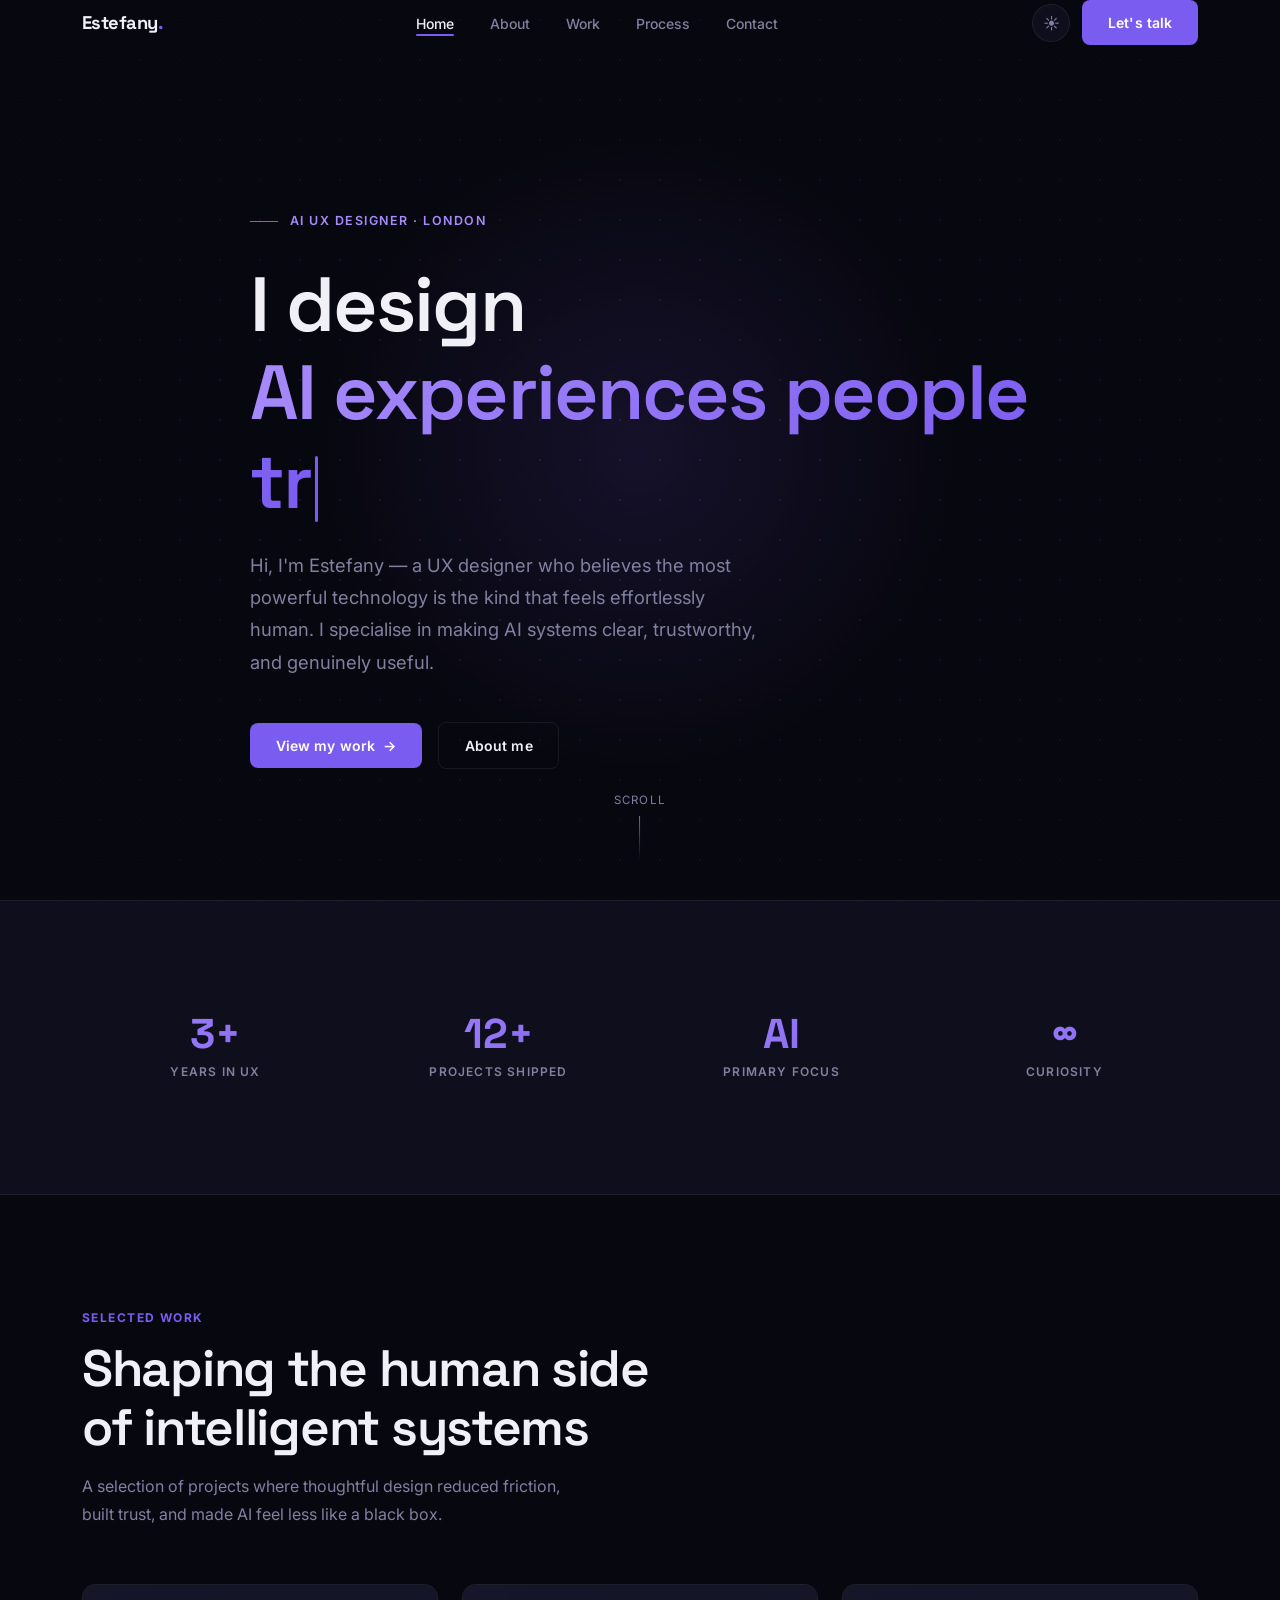
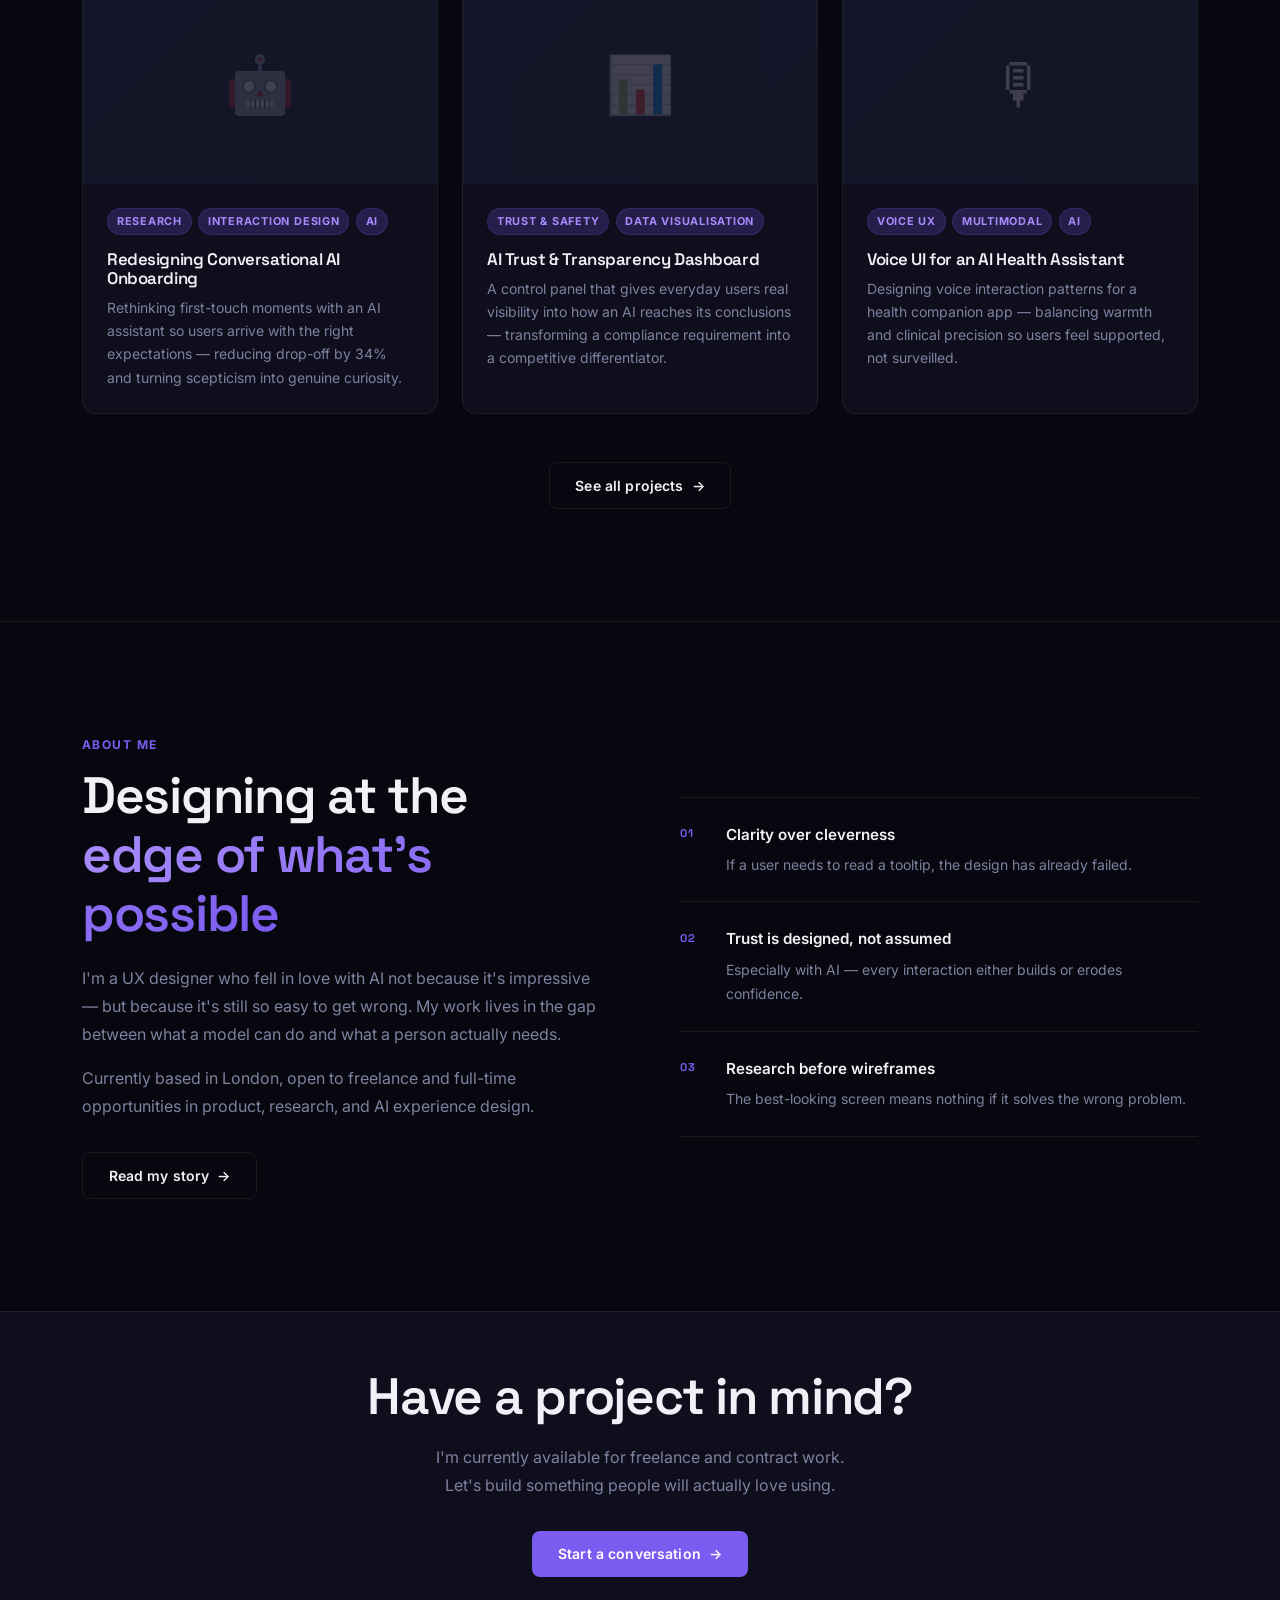
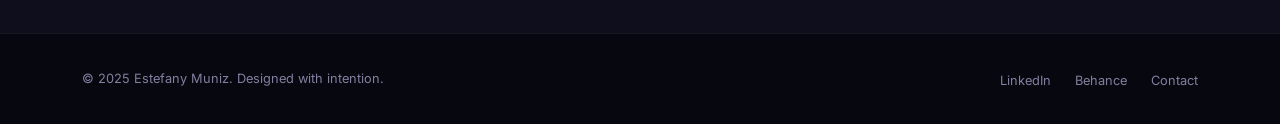
==== index.html @ d60efbd2 "Initial portfolio build — Estefany Muniz AI UX Designer" ====
<!DOCTYPE html>
<html lang="en" data-theme="dark">
<head>
  <meta charset="UTF-8" />
  <meta name="viewport" content="width=device-width, initial-scale=1.0" />
  <meta name="description" content="Estefany Muniz — UX Designer specialising in AI-powered experiences. Portfolio of human-centred design work." />

  <title>Estefany Muniz — AI UX Designer</title>

  <!-- Google Fonts: Space Grotesk (headings) + Inter (body) -->
  <link rel="preconnect" href="https://fonts.googleapis.com" />
  <link rel="preconnect" href="https://fonts.gstatic.com" crossorigin />
  <link href="https://fonts.googleapis.com/css2?family=Inter:wght@400;500;600&family=Space+Grotesk:wght@400;500;600;700&display=swap" rel="stylesheet" />

  <!-- Shared external stylesheet -->
  <link rel="stylesheet" href="css/styles.css" />
</head>
<body>

  <!-- =====================================================================
       NAVIGATION
  ====================================================================== -->
  <header>
    <nav class="nav" aria-label="Main navigation">
      <div class="wrap">
        <div class="nav__inner">

          <!-- Logo / home link -->
          <a href="index.html" class="nav__logo">Estefany<em>.</em></a>

          <!-- Desktop links -->
          <ul class="nav__links" role="list">
            <li><a href="index.html"   class="nav__link">Home</a></li>
            <li><a href="about.html"   class="nav__link">About</a></li>
            <li><a href="work.html"    class="nav__link">Work</a></li>
            <li><a href="process.html" class="nav__link">Process</a></li>
            <li><a href="contact.html" class="nav__link">Contact</a></li>
          </ul>

          <div class="nav__actions">
            <!-- Dark / light toggle — icon updated by JS -->
            <button class="btn-icon theme-toggle" aria-label="Switch to light mode">☀</button>
            <!-- CTA -->
            <a href="contact.html" class="btn btn--primary">Let's talk</a>
          </div>

          <!-- Hamburger — visible on mobile only -->
          <button class="nav__burger"
                  aria-label="Open navigation menu"
                  aria-expanded="false"
                  aria-controls="mobile-drawer">
            <span></span>
            <span></span>
            <span></span>
          </button>
        </div>
      </div>

      <!-- Mobile drawer -->
      <nav class="nav__drawer" id="mobile-drawer" aria-label="Mobile navigation">
        <a href="index.html"   class="nav__drawer-link">Home</a>
        <a href="about.html"   class="nav__drawer-link">About</a>
        <a href="work.html"    class="nav__drawer-link">Work</a>
        <a href="process.html" class="nav__drawer-link">Process</a>
        <a href="contact.html" class="nav__drawer-link">Contact</a>
      </nav>
    </nav>
  </header>

  <main>

    <!-- ===================================================================
         HERO
    ==================================================================== -->
    <section class="hero" aria-label="Introduction">
      <!-- CSS dot-grid background -->
      <div class="hero__grid" aria-hidden="true"></div>
      <!-- Ambient glow blob -->
      <div class="hero__orb" aria-hidden="true"></div>

      <div class="wrap">
        <div class="hero__content">
          <!-- Small label above the heading -->
          <p class="hero__eyebrow">AI UX Designer · London</p>

          <h1 class="hero__title">
            I design<br />
            <span class="grad" data-typing aria-live="polite">AI experiences people trust.</span><span class="hero__cursor" aria-hidden="true"></span>
          </h1>

          <p class="hero__desc">
            Hi, I'm Estefany — a UX designer who believes the most powerful technology
            is the kind that feels effortlessly human. I specialise in making
            AI systems clear, trustworthy, and genuinely useful.
          </p>

          <div class="hero__actions">
            <a href="work.html"    class="btn btn--primary">View my work <span class="arrow" aria-hidden="true">→</span></a>
            <a href="about.html"   class="btn btn--ghost">About me</a>
          </div>
        </div>
      </div>

      <!-- Scroll indicator -->
      <div class="hero__scroll" aria-hidden="true">Scroll</div>
    </section>

    <!-- ===================================================================
         STATS STRIP
    ==================================================================== -->
    <section class="stats section--sm" aria-label="Key facts">
      <div class="wrap">
        <div class="stats__grid">
          <div class="reveal">
            <p class="stat__num grad">3+</p>
            <p class="stat__label">Years in UX</p>
          </div>
          <div class="reveal reveal--d1">
            <p class="stat__num grad">12+</p>
            <p class="stat__label">Projects shipped</p>
          </div>
          <div class="reveal reveal--d2">
            <p class="stat__num grad">AI</p>
            <p class="stat__label">Primary focus</p>
          </div>
          <div class="reveal reveal--d3">
            <p class="stat__num grad">∞</p>
            <p class="stat__label">Curiosity</p>
          </div>
        </div>
      </div>
    </section>

    <!-- ===================================================================
         SELECTED WORK (preview — links to full work page)
    ==================================================================== -->
    <section class="section" aria-labelledby="work-heading">
      <div class="wrap">

        <div class="sh reveal">
          <p class="sh__label">Selected work</p>
          <h2 class="sh__title" id="work-heading">
            Shaping the human side<br />of intelligent systems
          </h2>
          <p class="sh__desc">
            A selection of projects where thoughtful design reduced friction,
            built trust, and made AI feel less like a black box.
          </p>
        </div>

        <!-- Work cards — data-modal triggers the JS lightbox -->
        <div class="work-grid">

          <article class="card reveal reveal--d1" data-modal aria-label="Open case study: Redesigning AI Onboarding">
            <div class="card__thumb">
              <!-- Placeholder shown until real images are added -->
              <div class="card__thumb-placeholder" aria-hidden="true">🤖</div>
            </div>
            <div class="card__body">
              <ul class="tag-list" aria-label="Tags">
                <li class="tag">Research</li>
                <li class="tag">Interaction Design</li>
                <li class="tag">AI</li>
              </ul>
              <h3 class="card__title">Redesigning Conversational AI Onboarding</h3>
              <p class="card__excerpt">
                Rethinking first-touch moments with an AI assistant so users arrive
                with the right expectations — reducing drop-off by 34% and turning
                scepticism into genuine curiosity.
              </p>
            </div>
          </article>

          <article class="card reveal reveal--d2" data-modal aria-label="Open case study: AI Trust Dashboard">
            <div class="card__thumb">
              <div class="card__thumb-placeholder" aria-hidden="true">📊</div>
            </div>
            <div class="card__body">
              <ul class="tag-list" aria-label="Tags">
                <li class="tag">Trust & Safety</li>
                <li class="tag">Data Visualisation</li>
              </ul>
              <h3 class="card__title">AI Trust &amp; Transparency Dashboard</h3>
              <p class="card__excerpt">
                A control panel that gives everyday users real visibility into how
                an AI reaches its conclusions — transforming a compliance requirement
                into a competitive differentiator.
              </p>
            </div>
          </article>

          <article class="card reveal reveal--d3" data-modal aria-label="Open case study: Voice UI Design">
            <div class="card__thumb">
              <div class="card__thumb-placeholder" aria-hidden="true">🎙</div>
            </div>
            <div class="card__body">
              <ul class="tag-list" aria-label="Tags">
                <li class="tag">Voice UX</li>
                <li class="tag">Multimodal</li>
                <li class="tag">AI</li>
              </ul>
              <h3 class="card__title">Voice UI for an AI Health Assistant</h3>
              <p class="card__excerpt">
                Designing voice interaction patterns for a health companion app —
                balancing warmth and clinical precision so users feel supported,
                not surveilled.
              </p>
            </div>
          </article>

        </div><!-- /work-grid -->

        <!-- Link to full portfolio -->
        <div style="text-align:center; margin-top:3rem;" class="reveal">
          <a href="work.html" class="btn btn--ghost">See all projects <span class="arrow" aria-hidden="true">→</span></a>
        </div>

      </div>
    </section>

    <!-- ===================================================================
         ABOUT TEASER
    ==================================================================== -->
    <section class="section" style="border-top:1px solid var(--c-border);" aria-labelledby="home-about-heading">
      <div class="wrap">
        <div style="display:grid; grid-template-columns:1fr 1fr; gap:5rem; align-items:center;">

          <!-- Left: text -->
          <div class="reveal">
            <p class="sh__label">About me</p>
            <h2 id="home-about-heading" style="margin-bottom:1.25rem;">
              Designing at the<br /><span class="grad">edge of what's possible</span>
            </h2>
            <p style="margin-bottom:1rem;">
              I'm a UX designer who fell in love with AI not because it's
              impressive — but because it's still so easy to get wrong.
              My work lives in the gap between what a model can do and
              what a person actually needs.
            </p>
            <p style="margin-bottom:2rem;">
              Currently based in London, open to freelance and full-time
              opportunities in product, research, and AI experience design.
            </p>
            <a href="about.html" class="btn btn--ghost">Read my story <span class="arrow" aria-hidden="true">→</span></a>
          </div>

          <!-- Right: values quick-list -->
          <div class="reveal reveal--d2">
            <ul role="list">
              <li class="value">
                <span class="value__num">01</span>
                <div>
                  <p class="value__title">Clarity over cleverness</p>
                  <p class="value__desc">If a user needs to read a tooltip, the design has already failed.</p>
                </div>
              </li>
              <li class="value">
                <span class="value__num">02</span>
                <div>
                  <p class="value__title">Trust is designed, not assumed</p>
                  <p class="value__desc">Especially with AI — every interaction either builds or erodes confidence.</p>
                </div>
              </li>
              <li class="value">
                <span class="value__num">03</span>
                <div>
                  <p class="value__title">Research before wireframes</p>
                  <p class="value__desc">The best-looking screen means nothing if it solves the wrong problem.</p>
                </div>
              </li>
            </ul>
          </div>

        </div>
      </div>
    </section>

    <!-- ===================================================================
         CTA BANNER
    ==================================================================== -->
    <section class="section--sm" style="background:var(--c-surface); border-top:1px solid var(--c-border);" aria-label="Call to action">
      <div class="wrap" style="text-align:center;">
        <div class="reveal">
          <h2 style="margin-bottom:1rem;">Have a project in mind?</h2>
          <p style="margin-bottom:2rem; max-width:440px; margin-inline:auto;">
            I'm currently available for freelance and contract work.
            Let's build something people will actually love using.
          </p>
          <a href="contact.html" class="btn btn--primary">Start a conversation <span class="arrow" aria-hidden="true">→</span></a>
        </div>
      </div>
    </section>

  </main>

  <!-- =====================================================================
       FOOTER
  ====================================================================== -->
  <footer class="footer" role="contentinfo">
    <div class="wrap">
      <div class="footer__inner">
        <p class="footer__copy">© 2025 Estefany Muniz. Designed with intention.</p>
        <ul class="footer__links" role="list">
          <li><a href="https://linkedin.com"  class="footer__link" target="_blank" rel="noopener noreferrer" aria-label="LinkedIn (opens in new tab)">LinkedIn</a></li>
          <li><a href="https://behance.net"   class="footer__link" target="_blank" rel="noopener noreferrer" aria-label="Behance (opens in new tab)">Behance</a></li>
          <li><a href="contact.html"          class="footer__link">Contact</a></li>
        </ul>
      </div>
    </div>
  </footer>

  <!-- External JS — loaded at end of body as best practice -->
  <script src="js/main.js"></script>

</body>
</html>
---- css/styles.css ----
/* ==========================================================================
   Portfolio – Estefany Muniz | AI UX Designer
   External stylesheet shared across all pages
   ========================================================================== */

/* --------------------------------------------------------------------------
   1. Custom Properties (Design Tokens)
   -------------------------------------------------------------------------- */
:root {
  /* Colours */
  --c-bg:           #07070f;
  --c-surface:      #0e0e1c;
  --c-surface-2:    #16162a;
  --c-accent:       #7b5cf0;
  --c-accent-light: #a78bfa;
  --c-accent-glow:  rgba(123, 92, 240, 0.22);
  --c-text:         #f0f0f6;
  --c-text-2:       #8080a0;
  --c-border:       rgba(255, 255, 255, 0.07);
  --c-border-hover: rgba(123, 92, 240, 0.45);

  /* Typography */
  --font-heading: 'Space Grotesk', sans-serif;
  --font-body:    'Inter', sans-serif;

  /* Layout */
  --nav-h:       72px;
  --max-w:       1180px;
  --max-w-sm:    720px;
  --r-sm:        8px;
  --r-md:        14px;
  --r-lg:        22px;

  /* Motion */
  --ease:        cubic-bezier(0.4, 0, 0.2, 1);
  --dur:         0.3s;
  --dur-slow:    0.65s;
}

/* Light theme overrides */
[data-theme="light"] {
  --c-bg:       #f5f5fb;
  --c-surface:  #ffffff;
  --c-surface-2:#ededf8;
  --c-text:     #0d0d1c;
  --c-text-2:   #555572;
  --c-border:   rgba(0, 0, 0, 0.07);
}

/* --------------------------------------------------------------------------
   2. Reset & Base
   -------------------------------------------------------------------------- */
*, *::before, *::after {
  box-sizing: border-box;
  margin: 0;
  padding: 0;
}

html {
  font-size: 16px;
  scroll-behavior: smooth;
}

body {
  background-color: var(--c-bg);
  color: var(--c-text);
  font-family: var(--font-body);
  line-height: 1.65;
  overflow-x: hidden;
  transition: background-color var(--dur) var(--ease),
              color var(--dur) var(--ease);
}

img {
  max-width: 100%;
  height: auto;
  display: block;
}

a {
  color: inherit;
  text-decoration: none;
}

ul, ol {
  list-style: none;
}

button {
  cursor: pointer;
  border: none;
  background: none;
  font-family: var(--font-body);
  color: inherit;
}

/* Focus ring — accessibility */
:focus-visible {
  outline: 2px solid var(--c-accent);
  outline-offset: 3px;
  border-radius: 4px;
}

/* --------------------------------------------------------------------------
   3. Typography Scale
   -------------------------------------------------------------------------- */
h1, h2, h3, h4 {
  font-family: var(--font-heading);
  font-weight: 600;
  line-height: 1.15;
  letter-spacing: -0.025em;
}

h1 { font-size: clamp(2.6rem, 6vw, 5rem); }
h2 { font-size: clamp(1.9rem, 4vw, 3.2rem); }
h3 { font-size: clamp(1.2rem, 2.5vw, 1.7rem); }
h4 { font-size: 1.05rem; }

p {
  color: var(--c-text-2);
  line-height: 1.75;
}

/* Gradient text utility */
.grad {
  background: linear-gradient(120deg, var(--c-accent-light) 0%, var(--c-accent) 100%);
  -webkit-background-clip: text;
  -webkit-text-fill-color: transparent;
  background-clip: text;
}

/* --------------------------------------------------------------------------
   4. Layout Utilities
   -------------------------------------------------------------------------- */
.wrap {
  max-width: var(--max-w);
  margin-inline: auto;
  padding-inline: 2rem;
}

.wrap--sm {
  max-width: var(--max-w-sm);
  margin-inline: auto;
  padding-inline: 2rem;
}

.section {
  padding-block: 7rem;
}

.section--sm {
  padding-block: 3.5rem;
}

/* --------------------------------------------------------------------------
   5. Navigation
   -------------------------------------------------------------------------- */
.nav {
  position: fixed;
  inset-block-start: 0;
  inset-inline: 0;
  height: var(--nav-h);
  z-index: 100;
  transition: background var(--dur) var(--ease),
              border-color var(--dur) var(--ease),
              backdrop-filter var(--dur) var(--ease);
  border-bottom: 1px solid transparent;
}

/* Scrolled state — frosted glass */
.nav--solid {
  background: rgba(7, 7, 15, 0.82);
  backdrop-filter: blur(18px);
  -webkit-backdrop-filter: blur(18px);
  border-bottom-color: var(--c-border);
}

[data-theme="light"] .nav--solid {
  background: rgba(245, 245, 251, 0.82);
}

.nav__inner {
  display: flex;
  align-items: center;
  justify-content: space-between;
  height: 100%;
}

/* Logo */
.nav__logo {
  font-family: var(--font-heading);
  font-size: 1.15rem;
  font-weight: 700;
  letter-spacing: -0.03em;
  color: var(--c-text);
  transition: opacity var(--dur);
}

.nav__logo:hover { opacity: 0.75; }

.nav__logo em {
  font-style: normal;
  color: var(--c-accent);
}

/* Desktop links */
.nav__links {
  display: flex;
  align-items: center;
  gap: 2.25rem;
}

.nav__link {
  font-size: 0.875rem;
  font-weight: 500;
  color: var(--c-text-2);
  position: relative;
  padding-block: 0.25rem;
  transition: color var(--dur) var(--ease);
}

.nav__link::after {
  content: '';
  position: absolute;
  inset-block-end: 0;
  inset-inline-start: 0;
  width: 0;
  height: 1.5px;
  background: var(--c-accent);
  transition: width var(--dur) var(--ease);
  border-radius: 2px;
}

.nav__link:hover,
.nav__link[aria-current="page"] {
  color: var(--c-text);
}

.nav__link:hover::after,
.nav__link[aria-current="page"]::after {
  width: 100%;
}

/* Right-side actions */
.nav__actions {
  display: flex;
  align-items: center;
  gap: 0.75rem;
}

.btn-icon {
  width: 38px;
  height: 38px;
  border-radius: 50%;
  display: flex;
  align-items: center;
  justify-content: center;
  border: 1px solid var(--c-border);
  background: var(--c-surface);
  color: var(--c-text-2);
  font-size: 1rem;
  transition: all var(--dur) var(--ease);
}

.btn-icon:hover {
  border-color: var(--c-accent);
  color: var(--c-accent);
}

/* Hamburger */
.nav__burger {
  display: none;
  flex-direction: column;
  justify-content: center;
  gap: 5px;
  width: 38px;
  height: 38px;
  padding: 6px;
  border-radius: var(--r-sm);
  border: 1px solid var(--c-border);
  background: var(--c-surface);
  transition: border-color var(--dur);
}

.nav__burger span {
  display: block;
  height: 1.5px;
  background: var(--c-text);
  border-radius: 2px;
  transition: transform var(--dur) var(--ease),
              opacity var(--dur) var(--ease);
  transform-origin: center;
}

.nav__burger[aria-expanded="true"] span:nth-child(1) { transform: translateY(6.5px) rotate(45deg); }
.nav__burger[aria-expanded="true"] span:nth-child(2) { opacity: 0; transform: scaleX(0); }
.nav__burger[aria-expanded="true"] span:nth-child(3) { transform: translateY(-6.5px) rotate(-45deg); }

/* Mobile dropdown */
.nav__drawer {
  display: none;
  position: fixed;
  inset-block-start: var(--nav-h);
  inset-inline: 0;
  background: var(--c-surface);
  border-bottom: 1px solid var(--c-border);
  padding: 1.75rem 2rem;
  flex-direction: column;
  gap: 1.5rem;
  z-index: 99;
}

.nav__drawer.is-open { display: flex; }

.nav__drawer-link {
  font-size: 1.05rem;
  font-weight: 500;
  color: var(--c-text-2);
  transition: color var(--dur);
}

.nav__drawer-link:hover { color: var(--c-text); }

/* --------------------------------------------------------------------------
   6. Buttons
   -------------------------------------------------------------------------- */
.btn {
  display: inline-flex;
  align-items: center;
  gap: 0.5rem;
  padding: 0.7rem 1.6rem;
  border-radius: var(--r-sm);
  font-size: 0.875rem;
  font-weight: 600;
  letter-spacing: 0.01em;
  transition: all var(--dur) var(--ease);
  white-space: nowrap;
}

.btn--primary {
  background: var(--c-accent);
  color: #fff;
}

.btn--primary:hover {
  background: var(--c-accent-light);
  transform: translateY(-2px);
  box-shadow: 0 8px 28px var(--c-accent-glow);
}

.btn--ghost {
  background: transparent;
  color: var(--c-text);
  border: 1px solid var(--c-border);
}

.btn--ghost:hover {
  border-color: var(--c-accent);
  color: var(--c-accent-light);
  transform: translateY(-2px);
}

/* Arrow that moves on hover */
.btn .arrow {
  display: inline-block;
  transition: transform var(--dur) var(--ease);
}

.btn:hover .arrow { transform: translateX(4px); }

/* --------------------------------------------------------------------------
   7. Hero
   -------------------------------------------------------------------------- */
.hero {
  min-height: 100svh;
  display: flex;
  flex-direction: column;
  justify-content: center;
  padding-block-start: var(--nav-h);
  position: relative;
  overflow: hidden;
}

/* CSS dot-grid backdrop */
.hero__grid {
  position: absolute;
  inset: 0;
  background-image: radial-gradient(circle, rgba(123,92,240,0.18) 1px, transparent 1px);
  background-size: 40px 40px;
  mask-image: radial-gradient(ellipse 80% 70% at 50% 50%, black, transparent);
  -webkit-mask-image: radial-gradient(ellipse 80% 70% at 50% 50%, black, transparent);
  pointer-events: none;
}

/* Purple glow orb */
.hero__orb {
  position: absolute;
  width: 700px;
  height: 700px;
  background: radial-gradient(circle, rgba(123,92,240,0.12) 0%, transparent 65%);
  top: 50%;
  left: 50%;
  transform: translate(-50%, -50%);
  pointer-events: none;
  border-radius: 50%;
  animation: orb-drift 8s ease-in-out infinite alternate;
}

@keyframes orb-drift {
  from { transform: translate(-55%, -55%) scale(1); }
  to   { transform: translate(-45%, -45%) scale(1.08); }
}

.hero__content {
  position: relative;
  z-index: 1;
  max-width: 780px;
}

.hero__eyebrow {
  display: inline-flex;
  align-items: center;
  gap: 0.75rem;
  font-size: 0.78rem;
  font-weight: 600;
  letter-spacing: 0.12em;
  text-transform: uppercase;
  color: var(--c-accent-light);
  margin-bottom: 1.75rem;
}

.hero__eyebrow::before {
  content: '';
  display: block;
  width: 28px;
  height: 1px;
  background: var(--c-accent);
  flex-shrink: 0;
}

.hero__title {
  margin-bottom: 1.5rem;
}

/* Cursor blinking after typing text */
.hero__cursor {
  display: inline-block;
  width: 3px;
  height: 0.85em;
  background: var(--c-accent);
  margin-inline-start: 4px;
  vertical-align: middle;
  border-radius: 2px;
  animation: blink 1s step-end infinite;
}

@keyframes blink {
  0%, 100% { opacity: 1; }
  50%       { opacity: 0; }
}

.hero__desc {
  font-size: clamp(1rem, 1.8vw, 1.15rem);
  max-width: 520px;
  margin-bottom: 2.75rem;
}

.hero__actions {
  display: flex;
  align-items: center;
  gap: 1rem;
  flex-wrap: wrap;
}

/* Scroll cue */
.hero__scroll {
  position: absolute;
  inset-block-end: 2.5rem;
  inset-inline-start: 50%;
  transform: translateX(-50%);
  display: flex;
  flex-direction: column;
  align-items: center;
  gap: 0.4rem;
  color: var(--c-text-2);
  font-size: 0.72rem;
  letter-spacing: 0.1em;
  text-transform: uppercase;
  animation: scroll-hint 2.2s ease-in-out infinite;
}

.hero__scroll::after {
  content: '';
  display: block;
  width: 1px;
  height: 44px;
  background: linear-gradient(to bottom, var(--c-accent), transparent);
}

@keyframes scroll-hint {
  0%, 100% { opacity: 0.5; transform: translateX(-50%) translateY(0); }
  50%       { opacity: 1;   transform: translateX(-50%) translateY(6px); }
}

/* --------------------------------------------------------------------------
   8. Stats Strip
   -------------------------------------------------------------------------- */
.stats {
  background: var(--c-surface);
  border-block: 1px solid var(--c-border);
}

.stats__grid {
  display: grid;
  grid-template-columns: repeat(4, 1fr);
  padding-block: 3.5rem;
  text-align: center;
  gap: 1rem;
}

.stat__num {
  font-family: var(--font-heading);
  font-size: 2.6rem;
  font-weight: 700;
  line-height: 1;
  margin-bottom: 0.4rem;
}

.stat__label {
  font-size: 0.75rem;
  font-weight: 600;
  letter-spacing: 0.1em;
  text-transform: uppercase;
  color: var(--c-text-2);
}

/* --------------------------------------------------------------------------
   9. Section Labels / Headers
   -------------------------------------------------------------------------- */
.sh {
  margin-bottom: 3.5rem;
}

.sh--center { text-align: center; }

.sh__label {
  font-size: 0.75rem;
  font-weight: 700;
  letter-spacing: 0.12em;
  text-transform: uppercase;
  color: var(--c-accent);
  margin-bottom: 0.75rem;
}

.sh__title { margin-bottom: 0.9rem; }

.sh__desc {
  max-width: 500px;
  font-size: 1rem;
}

.sh--center .sh__desc { margin-inline: auto; }

/* --------------------------------------------------------------------------
   10. Work Cards
   -------------------------------------------------------------------------- */
.work-grid {
  display: grid;
  grid-template-columns: repeat(auto-fill, minmax(320px, 1fr));
  gap: 1.5rem;
}

.card {
  background: var(--c-surface);
  border: 1px solid var(--c-border);
  border-radius: var(--r-md);
  overflow: hidden;
  transition: border-color var(--dur) var(--ease),
              transform var(--dur) var(--ease),
              box-shadow var(--dur) var(--ease);
  cursor: pointer;
}

.card:hover {
  border-color: var(--c-border-hover);
  transform: translateY(-5px);
  box-shadow: 0 24px 48px rgba(0, 0, 0, 0.45);
}

.card__thumb {
  aspect-ratio: 16 / 9;
  background: var(--c-surface-2);
  position: relative;
  overflow: hidden;
}

.card__thumb img {
  width: 100%;
  height: 100%;
  object-fit: cover;
  transition: transform var(--dur-slow) var(--ease);
}

.card:hover .card__thumb img { transform: scale(1.06); }

/* Placeholder when image absent */
.card__thumb-placeholder {
  position: absolute;
  inset: 0;
  display: flex;
  align-items: center;
  justify-content: center;
  font-size: 3.5rem;
  opacity: 0.18;
  background: linear-gradient(135deg, var(--c-surface-2), var(--c-surface));
}

/* Overlay on hover */
.card__thumb::after {
  content: 'View case study →';
  position: absolute;
  inset: 0;
  background: rgba(123, 92, 240, 0.75);
  display: flex;
  align-items: center;
  justify-content: center;
  color: #fff;
  font-size: 0.85rem;
  font-weight: 600;
  letter-spacing: 0.06em;
  text-transform: uppercase;
  opacity: 0;
  transition: opacity var(--dur) var(--ease);
}

.card:hover .card__thumb::after { opacity: 1; }

.card__body { padding: 1.5rem; }

.tag-list {
  display: flex;
  flex-wrap: wrap;
  gap: 0.4rem;
  margin-bottom: 0.9rem;
}

.tag {
  font-size: 0.68rem;
  font-weight: 700;
  letter-spacing: 0.07em;
  text-transform: uppercase;
  padding: 0.22rem 0.55rem;
  border-radius: 100px;
  background: var(--c-accent-glow);
  color: var(--c-accent-light);
  border: 1px solid rgba(123, 92, 240, 0.18);
}

.card__title {
  margin-bottom: 0.5rem;
  font-size: 1.05rem;
  color: var(--c-text);
  transition: color var(--dur);
}

.card:hover .card__title { color: var(--c-accent-light); }

.card__excerpt {
  font-size: 0.875rem;
  line-height: 1.65;
}

/* --------------------------------------------------------------------------
   11. About Layout
   -------------------------------------------------------------------------- */
.about-grid {
  display: grid;
  grid-template-columns: 1fr 1.5fr;
  gap: 5rem;
  align-items: start;
}

.about-photo {
  position: sticky;
  top: calc(var(--nav-h) + 2rem);
}

.about-photo__frame {
  aspect-ratio: 3 / 4;
  border-radius: var(--r-lg);
  overflow: hidden;
  border: 1px solid var(--c-border);
  background: var(--c-surface-2);
  position: relative;
}

.about-photo__frame img {
  width: 100%;
  height: 100%;
  object-fit: cover;
}

.about-photo__placeholder {
  width: 100%;
  height: 100%;
  display: flex;
  align-items: center;
  justify-content: center;
  font-size: 6rem;
  opacity: 0.12;
}

/* Corner accent lines */
.about-photo__frame::before,
.about-photo__frame::after {
  content: '';
  position: absolute;
  border-color: var(--c-accent);
  border-style: solid;
  opacity: 0.4;
  z-index: 1;
}

.about-photo__frame::before {
  inset-block-start: -8px;
  inset-inline-start: -8px;
  width: 40px;
  height: 40px;
  border-width: 2px 0 0 2px;
  border-radius: 4px 0 0 0;
}

.about-photo__frame::after {
  inset-block-end: -8px;
  inset-inline-end: -8px;
  width: 40px;
  height: 40px;
  border-width: 0 2px 2px 0;
  border-radius: 0 0 4px 0;
}

.about-text p + p { margin-top: 1.5rem; }

.about-lead {
  font-size: 1.15rem;
  color: var(--c-text) !important;
  font-weight: 400;
}

/* Skills pill grid */
.skills {
  display: flex;
  flex-wrap: wrap;
  gap: 0.6rem;
  margin-top: 2rem;
}

.skill {
  display: inline-flex;
  align-items: center;
  gap: 0.45rem;
  background: var(--c-surface);
  border: 1px solid var(--c-border);
  border-radius: 100px;
  padding: 0.35rem 0.9rem;
  font-size: 0.82rem;
  font-weight: 500;
  color: var(--c-text-2);
  transition: all var(--dur) var(--ease);
}

.skill:hover {
  border-color: var(--c-accent);
  color: var(--c-text);
}

/* Values */
.values { margin-top: 3rem; }

.value {
  display: flex;
  gap: 1.25rem;
  padding-block: 1.5rem;
  border-bottom: 1px solid var(--c-border);
}

.value:first-child { border-top: 1px solid var(--c-border); }

.value__num {
  font-family: var(--font-heading);
  font-size: 0.7rem;
  font-weight: 700;
  color: var(--c-accent);
  letter-spacing: 0.1em;
  padding-top: 0.15rem;
  min-width: 26px;
}

.value__title {
  font-weight: 600;
  font-size: 0.95rem;
  color: var(--c-text);
  margin-bottom: 0.3rem;
}

.value__desc { font-size: 0.875rem; }

/* --------------------------------------------------------------------------
   12. Process Timeline
   -------------------------------------------------------------------------- */
.process-list {
  position: relative;
  padding-inline-start: 2.5rem;
}

/* Vertical track */
.process-list::before {
  content: '';
  position: absolute;
  inset-block: 0;
  inset-inline-start: 15px;
  width: 1px;
  background: linear-gradient(to bottom,
    var(--c-accent) 0%,
    var(--c-accent) 80%,
    transparent 100%);
  opacity: 0.35;
}

.process-item {
  position: relative;
  padding-block: 2.25rem;
}

.process-item:not(:last-child) {
  border-bottom: 1px solid var(--c-border);
}

/* Dot on the track */
.process-item::before {
  content: '';
  position: absolute;
  inset-block-start: calc(2.25rem + 6px);
  inset-inline-start: -2.5rem;
  width: 10px;
  height: 10px;
  border-radius: 50%;
  background: var(--c-bg);
  border: 2px solid var(--c-accent);
  box-shadow: 0 0 8px var(--c-accent-glow);
}

.process-item__num {
  font-size: 0.72rem;
  font-weight: 700;
  letter-spacing: 0.1em;
  text-transform: uppercase;
  color: var(--c-accent);
  margin-bottom: 0.5rem;
}

.process-item__title {
  font-size: 1.2rem;
  font-family: var(--font-heading);
  font-weight: 600;
  color: var(--c-text);
  margin-bottom: 0.6rem;
}

.process-item__desc { font-size: 0.9rem; max-width: 560px; }

/* Tools grid */
.tools-grid {
  display: grid;
  grid-template-columns: repeat(auto-fill, minmax(140px, 1fr));
  gap: 1rem;
}

.tool {
  background: var(--c-surface);
  border: 1px solid var(--c-border);
  border-radius: var(--r-md);
  padding: 1.5rem 1rem;
  display: flex;
  flex-direction: column;
  align-items: center;
  gap: 0.6rem;
  text-align: center;
  transition: all var(--dur) var(--ease);
}

.tool:hover {
  border-color: var(--c-accent);
  transform: translateY(-3px);
}

.tool__icon { font-size: 2rem; }

.tool__name {
  font-size: 0.75rem;
  font-weight: 700;
  letter-spacing: 0.07em;
  text-transform: uppercase;
  color: var(--c-text);
}

/* --------------------------------------------------------------------------
   13. Contact
   -------------------------------------------------------------------------- */
.contact-grid {
  display: grid;
  grid-template-columns: 1fr 1.4fr;
  gap: 5rem;
  align-items: start;
}

.contact-info {
  position: sticky;
  top: calc(var(--nav-h) + 2rem);
}

.contact-info__title { margin-bottom: 1rem; }

.contact-info__desc { margin-bottom: 2rem; }

.contact-details {
  display: flex;
  flex-direction: column;
  gap: 0.85rem;
}

.contact-row {
  display: flex;
  align-items: center;
  gap: 0.85rem;
  font-size: 0.875rem;
  color: var(--c-text-2);
  transition: color var(--dur);
}

.contact-row:hover { color: var(--c-text); }

.contact-row__icon {
  width: 36px;
  height: 36px;
  flex-shrink: 0;
  border-radius: var(--r-sm);
  background: var(--c-surface);
  border: 1px solid var(--c-border);
  display: flex;
  align-items: center;
  justify-content: center;
  font-size: 1rem;
}

/* Available badge */
.badge-available {
  display: inline-flex;
  align-items: center;
  gap: 0.5rem;
  margin-top: 1.75rem;
  padding: 0.4rem 0.85rem;
  border-radius: 100px;
  background: rgba(34, 197, 94, 0.1);
  border: 1px solid rgba(34, 197, 94, 0.3);
  color: #4ade80;
  font-size: 0.78rem;
  font-weight: 600;
}

.badge-available__dot {
  width: 6px;
  height: 6px;
  border-radius: 50%;
  background: #4ade80;
  animation: pulse 2s ease-in-out infinite;
}

/* Form */
.contact-form {
  background: var(--c-surface);
  border: 1px solid var(--c-border);
  border-radius: var(--r-lg);
  padding: 2.5rem;
}

.form-row {
  display: grid;
  grid-template-columns: 1fr 1fr;
  gap: 1rem;
}

.form-group { margin-bottom: 1.25rem; }

.form-label {
  display: block;
  font-size: 0.8rem;
  font-weight: 600;
  color: var(--c-text);
  margin-bottom: 0.45rem;
  letter-spacing: 0.02em;
}

.form-input,
.form-textarea,
.form-select {
  width: 100%;
  background: var(--c-bg);
  border: 1px solid var(--c-border);
  border-radius: var(--r-sm);
  padding: 0.7rem 1rem;
  font-size: 0.875rem;
  font-family: var(--font-body);
  color: var(--c-text);
  outline: none;
  transition: border-color var(--dur), box-shadow var(--dur);
}

.form-input::placeholder,
.form-textarea::placeholder { color: var(--c-text-2); opacity: 0.6; }

.form-input:focus,
.form-textarea:focus,
.form-select:focus {
  border-color: var(--c-accent);
  box-shadow: 0 0 0 3px var(--c-accent-glow);
}

.form-textarea { min-height: 130px; resize: vertical; }

/* Validation states */
.form-input.err,
.form-textarea.err { border-color: #f87171; }

.form-err {
  font-size: 0.78rem;
  color: #f87171;
  margin-top: 0.3rem;
  display: none;
}

.form-err.show { display: block; }

/* Success message */
.form-success {
  display: none;
  text-align: center;
  padding: 2.5rem 1rem;
  color: #4ade80;
}

.form-success__icon { font-size: 3rem; margin-bottom: 1rem; }
.form-success__title {
  font-family: var(--font-heading);
  font-size: 1.4rem;
  color: var(--c-text);
  margin-bottom: 0.5rem;
}

.form-success.show { display: block; }

/* --------------------------------------------------------------------------
   14. Page Hero (inner pages)
   -------------------------------------------------------------------------- */
.page-hero {
  padding-block-start: calc(var(--nav-h) + 5rem);
  padding-block-end: 4.5rem;
  border-bottom: 1px solid var(--c-border);
}

.page-hero__label {
  font-size: 0.75rem;
  font-weight: 700;
  letter-spacing: 0.12em;
  text-transform: uppercase;
  color: var(--c-accent);
  margin-bottom: 1rem;
}

.page-hero__title {
  margin-bottom: 1rem;
  max-width: 680px;
}

.page-hero__desc {
  font-size: 1.05rem;
  max-width: 520px;
}

/* --------------------------------------------------------------------------
   15. Footer
   -------------------------------------------------------------------------- */
.footer {
  border-top: 1px solid var(--c-border);
  padding-block: 2rem;
}

.footer__inner {
  display: flex;
  align-items: center;
  justify-content: space-between;
  flex-wrap: wrap;
  gap: 1rem;
}

.footer__copy {
  font-size: 0.8rem;
  color: var(--c-text-2);
}

.footer__links {
  display: flex;
  gap: 1.5rem;
}

.footer__link {
  font-size: 0.8rem;
  color: var(--c-text-2);
  transition: color var(--dur);
}

.footer__link:hover { color: var(--c-accent-light); }

/* --------------------------------------------------------------------------
   16. Scroll Reveal Animations
   -------------------------------------------------------------------------- */
.reveal {
  opacity: 0;
  transform: translateY(24px);
  transition: opacity var(--dur-slow) var(--ease),
              transform var(--dur-slow) var(--ease);
}

.reveal.in { opacity: 1; transform: none; }

/* Stagger helpers */
.reveal--d1 { transition-delay: 0.08s; }
.reveal--d2 { transition-delay: 0.16s; }
.reveal--d3 { transition-delay: 0.24s; }
.reveal--d4 { transition-delay: 0.32s; }

/* --------------------------------------------------------------------------
   17. Keyframes
   -------------------------------------------------------------------------- */
@keyframes fade-up {
  from { opacity: 0; transform: translateY(30px); }
  to   { opacity: 1; transform: none; }
}

@keyframes pulse {
  0%, 100% { opacity: 1; }
  50%       { opacity: 0.35; }
}

/* Hero content entrance */
.hero__content > * {
  animation: fade-up 0.7s var(--ease) both;
}
.hero__content > *:nth-child(1) { animation-delay: 0.1s; }
.hero__content > *:nth-child(2) { animation-delay: 0.2s; }
.hero__content > *:nth-child(3) { animation-delay: 0.3s; }
.hero__content > *:nth-child(4) { animation-delay: 0.4s; }

/* --------------------------------------------------------------------------
   18. Modal
   -------------------------------------------------------------------------- */
.modal {
  display: none;
  position: fixed;
  inset: 0;
  z-index: 200;
  align-items: center;
  justify-content: center;
  padding: 2rem;
}

.modal.open { display: flex; }

.modal__overlay {
  position: absolute;
  inset: 0;
  background: rgba(0, 0, 0, 0.75);
  backdrop-filter: blur(10px);
  -webkit-backdrop-filter: blur(10px);
}

.modal__box {
  position: relative;
  z-index: 1;
  background: var(--c-surface);
  border: 1px solid var(--c-border);
  border-radius: var(--r-lg);
  max-width: 620px;
  width: 100%;
  max-height: 82vh;
  overflow-y: auto;
  padding: 2.5rem;
  animation: fade-up 0.3s var(--ease) both;
}

.modal__close {
  position: absolute;
  top: 1.25rem;
  right: 1.25rem;
  width: 34px;
  height: 34px;
  border-radius: 50%;
  background: var(--c-surface-2);
  border: 1px solid var(--c-border);
  display: flex;
  align-items: center;
  justify-content: center;
  font-size: 1.1rem;
  transition: all var(--dur);
  color: var(--c-text-2);
}

.modal__close:hover {
  border-color: var(--c-accent);
  color: var(--c-accent);
}

.modal__tag-list { margin-bottom: 1rem; }

.modal__title {
  font-size: 1.5rem;
  margin-bottom: 1rem;
  color: var(--c-text);
}

.modal__body { font-size: 0.9rem; line-height: 1.75; }

.modal__body p + p { margin-top: 1rem; }

.modal__soon {
  margin-top: 1.5rem;
  padding: 1rem;
  background: var(--c-surface-2);
  border-radius: var(--r-sm);
  border: 1px solid var(--c-border);
  font-size: 0.8rem;
  color: var(--c-accent-light);
  text-align: center;
}

/* --------------------------------------------------------------------------
   19. Responsive — Media Queries
   -------------------------------------------------------------------------- */

/* Large tablet */
@media (max-width: 1024px) {
  .about-grid,
  .contact-grid {
    grid-template-columns: 1fr;
    gap: 3rem;
  }

  .about-photo {
    position: static;
    max-width: 300px;
    margin: 0 auto;
  }

  .contact-info { position: static; }

  .stats__grid { grid-template-columns: repeat(2, 1fr); }
}

/* Tablet / mobile boundary */
@media (max-width: 768px) {
  .nav__links,
  .nav__actions { display: none; }

  .nav__burger { display: flex; }

  .hero__scroll { display: none; }

  .work-grid { grid-template-columns: 1fr; }

  .tools-grid { grid-template-columns: repeat(2, 1fr); }

  .footer__inner {
    flex-direction: column;
    align-items: center;
    text-align: center;
  }

  .form-row { grid-template-columns: 1fr; }

  .contact-form { padding: 1.5rem; }
}

/* Mobile */
@media (max-width: 480px) {
  .wrap, .wrap--sm { padding-inline: 1.25rem; }

  .hero__actions { flex-direction: column; align-items: flex-start; }

  .stats__grid { grid-template-columns: 1fr 1fr; }

  .process-list { padding-inline-start: 1.5rem; }

  .modal__box { padding: 1.5rem; }
}
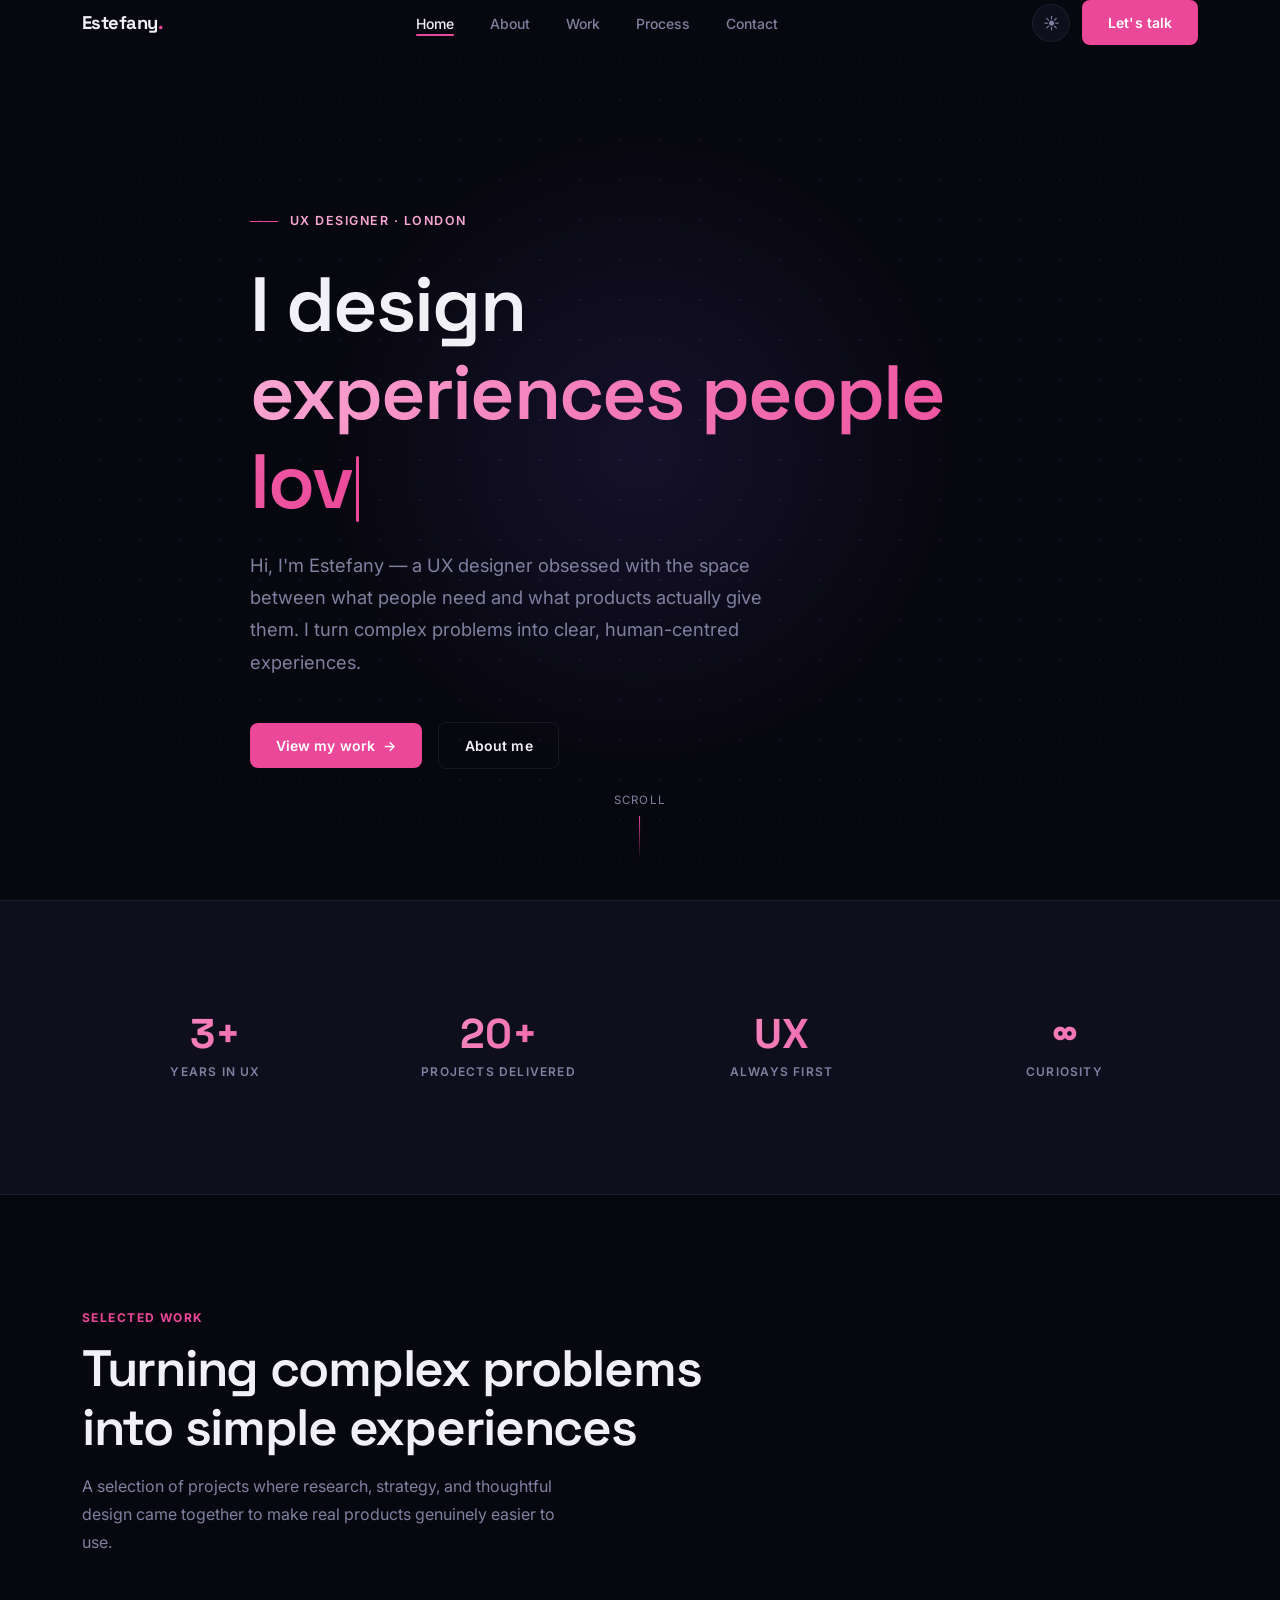
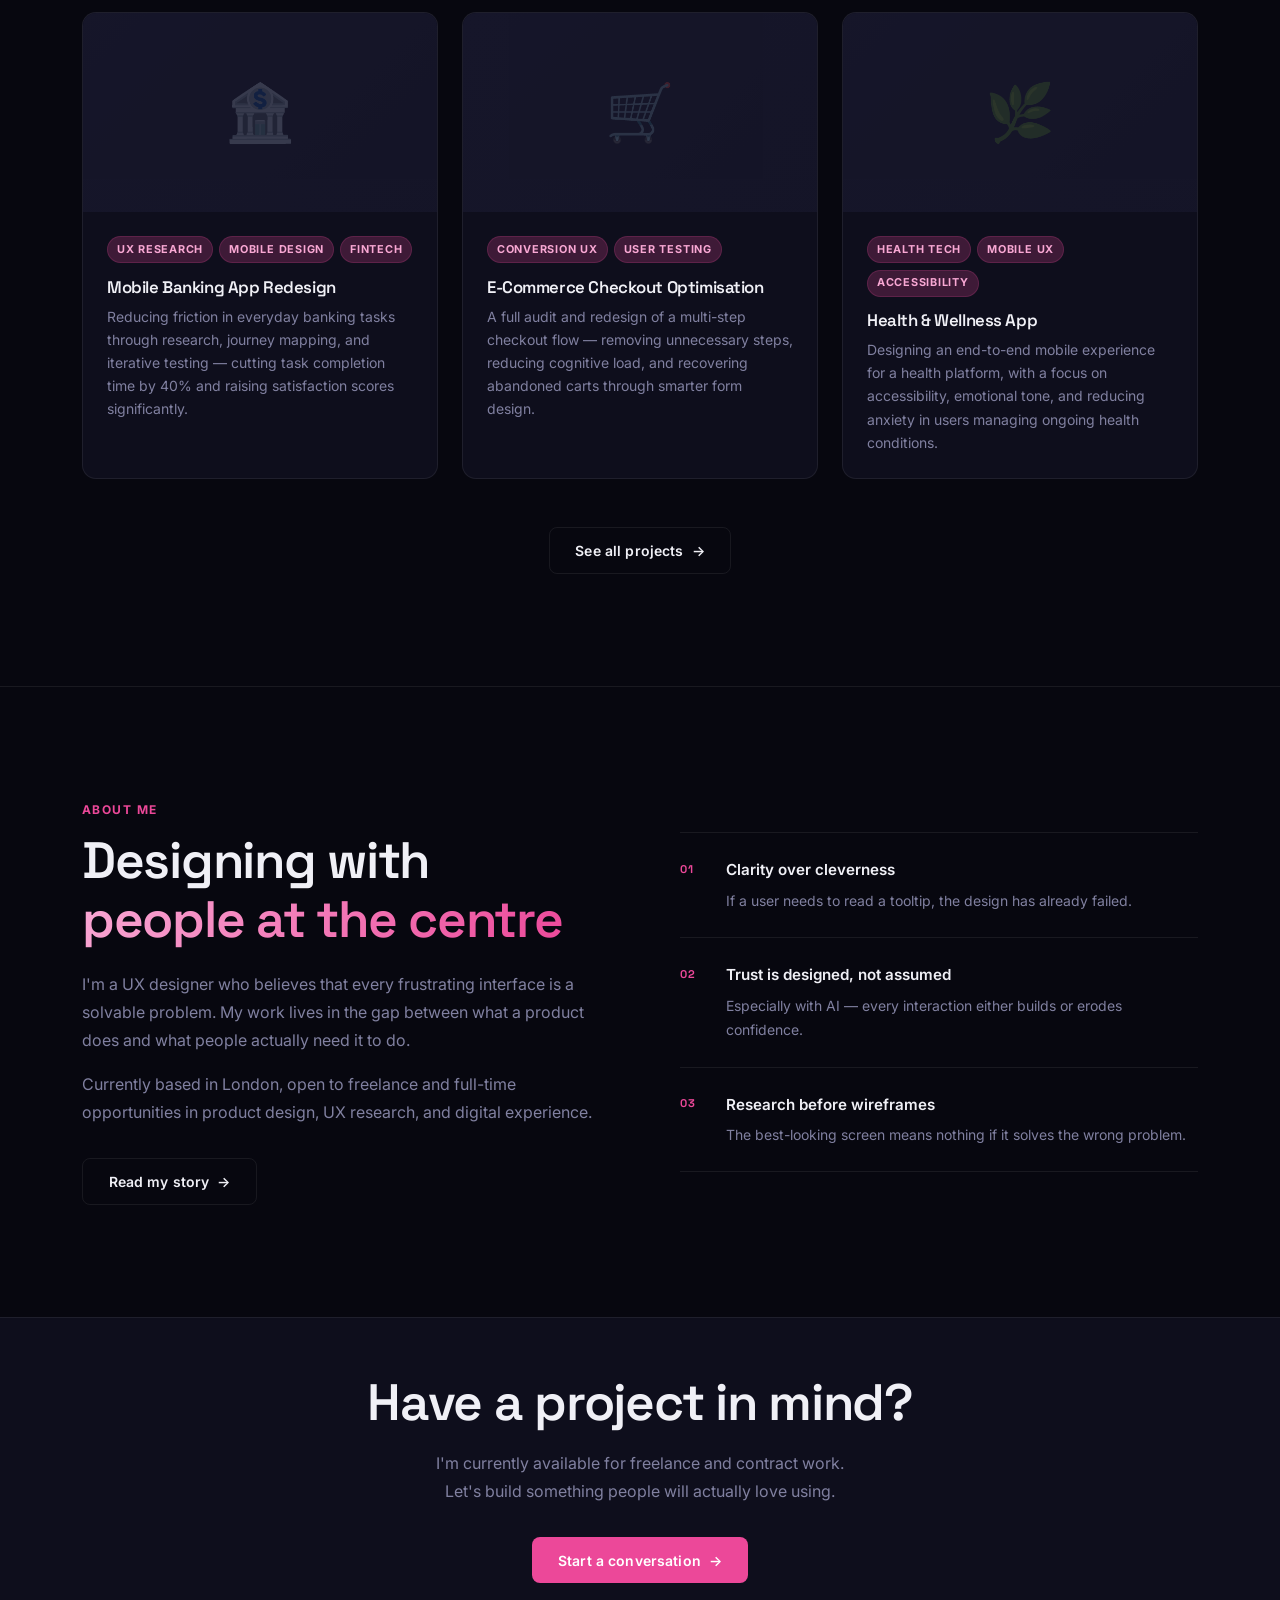
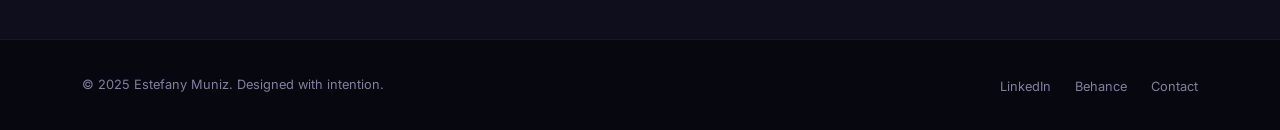
==== commit 80bba3e4: "Redesign: pink accent, UX focus, 20+ projects, development report" ====
--- a/index.html
+++ b/index.html
@@ -81,17 +81,17 @@
       <div class="wrap">
         <div class="hero__content">
           <!-- Small label above the heading -->
-          <p class="hero__eyebrow">AI UX Designer · London</p>
+          <p class="hero__eyebrow">UX Designer · London</p>
 
           <h1 class="hero__title">
             I design<br />
-            <span class="grad" data-typing aria-live="polite">AI experiences people trust.</span><span class="hero__cursor" aria-hidden="true"></span>
+            <span class="grad" data-typing aria-live="polite">experiences people love.</span><span class="hero__cursor" aria-hidden="true"></span>
           </h1>
 
           <p class="hero__desc">
-            Hi, I'm Estefany — a UX designer who believes the most powerful technology
-            is the kind that feels effortlessly human. I specialise in making
-            AI systems clear, trustworthy, and genuinely useful.
+            Hi, I'm Estefany — a UX designer obsessed with the space between
+            what people need and what products actually give them. I turn
+            complex problems into clear, human-centred experiences.
           </p>
 
           <div class="hero__actions">
@@ -116,12 +116,12 @@
             <p class="stat__label">Years in UX</p>
           </div>
           <div class="reveal reveal--d1">
-            <p class="stat__num grad">12+</p>
-            <p class="stat__label">Projects shipped</p>
+            <p class="stat__num grad">20+</p>
+            <p class="stat__label">Projects delivered</p>
           </div>
           <div class="reveal reveal--d2">
-            <p class="stat__num grad">AI</p>
-            <p class="stat__label">Primary focus</p>
+            <p class="stat__num grad">UX</p>
+            <p class="stat__label">Always first</p>
           </div>
           <div class="reveal reveal--d3">
             <p class="stat__num grad">∞</p>
@@ -140,70 +140,70 @@
         <div class="sh reveal">
           <p class="sh__label">Selected work</p>
           <h2 class="sh__title" id="work-heading">
-            Shaping the human side<br />of intelligent systems
+            Turning complex problems<br />into simple experiences
           </h2>
           <p class="sh__desc">
-            A selection of projects where thoughtful design reduced friction,
-            built trust, and made AI feel less like a black box.
+            A selection of projects where research, strategy, and thoughtful
+            design came together to make real products genuinely easier to use.
           </p>
         </div>
 
         <!-- Work cards — data-modal triggers the JS lightbox -->
         <div class="work-grid">
 
-          <article class="card reveal reveal--d1" data-modal aria-label="Open case study: Redesigning AI Onboarding">
+          <article class="card reveal reveal--d1" data-modal aria-label="Open case study: Mobile Banking Redesign">
             <div class="card__thumb">
               <!-- Placeholder shown until real images are added -->
-              <div class="card__thumb-placeholder" aria-hidden="true">🤖</div>
+              <div class="card__thumb-placeholder" aria-hidden="true">🏦</div>
             </div>
             <div class="card__body">
               <ul class="tag-list" aria-label="Tags">
-                <li class="tag">Research</li>
-                <li class="tag">Interaction Design</li>
-                <li class="tag">AI</li>
+                <li class="tag">UX Research</li>
+                <li class="tag">Mobile Design</li>
+                <li class="tag">Fintech</li>
               </ul>
-              <h3 class="card__title">Redesigning Conversational AI Onboarding</h3>
+              <h3 class="card__title">Mobile Banking App Redesign</h3>
               <p class="card__excerpt">
-                Rethinking first-touch moments with an AI assistant so users arrive
-                with the right expectations — reducing drop-off by 34% and turning
-                scepticism into genuine curiosity.
+                Reducing friction in everyday banking tasks through research, journey
+                mapping, and iterative testing — cutting task completion time by 40%
+                and raising satisfaction scores significantly.
               </p>
             </div>
           </article>
 
-          <article class="card reveal reveal--d2" data-modal aria-label="Open case study: AI Trust Dashboard">
+          <article class="card reveal reveal--d2" data-modal aria-label="Open case study: E-commerce Checkout">
             <div class="card__thumb">
-              <div class="card__thumb-placeholder" aria-hidden="true">📊</div>
+              <div class="card__thumb-placeholder" aria-hidden="true">🛒</div>
             </div>
             <div class="card__body">
               <ul class="tag-list" aria-label="Tags">
-                <li class="tag">Trust & Safety</li>
-                <li class="tag">Data Visualisation</li>
+                <li class="tag">Conversion UX</li>
+                <li class="tag">User Testing</li>
               </ul>
-              <h3 class="card__title">AI Trust &amp; Transparency Dashboard</h3>
+              <h3 class="card__title">E-Commerce Checkout Optimisation</h3>
               <p class="card__excerpt">
-                A control panel that gives everyday users real visibility into how
-                an AI reaches its conclusions — transforming a compliance requirement
-                into a competitive differentiator.
+                A full audit and redesign of a multi-step checkout flow — removing
+                unnecessary steps, reducing cognitive load, and recovering abandoned
+                carts through smarter form design.
               </p>
             </div>
           </article>
 
-          <article class="card reveal reveal--d3" data-modal aria-label="Open case study: Voice UI Design">
+          <article class="card reveal reveal--d3" data-modal aria-label="Open case study: Health App">
             <div class="card__thumb">
-              <div class="card__thumb-placeholder" aria-hidden="true">🎙</div>
+              <div class="card__thumb-placeholder" aria-hidden="true">🌿</div>
             </div>
             <div class="card__body">
               <ul class="tag-list" aria-label="Tags">
-                <li class="tag">Voice UX</li>
-                <li class="tag">Multimodal</li>
-                <li class="tag">AI</li>
+                <li class="tag">Health Tech</li>
+                <li class="tag">Mobile UX</li>
+                <li class="tag">Accessibility</li>
               </ul>
-              <h3 class="card__title">Voice UI for an AI Health Assistant</h3>
+              <h3 class="card__title">Health &amp; Wellness App</h3>
               <p class="card__excerpt">
-                Designing voice interaction patterns for a health companion app —
-                balancing warmth and clinical precision so users feel supported,
-                not surveilled.
+                Designing an end-to-end mobile experience for a health platform,
+                with a focus on accessibility, emotional tone, and reducing anxiety
+                in users managing ongoing health conditions.
               </p>
             </div>
           </article>
@@ -229,17 +229,16 @@
           <div class="reveal">
             <p class="sh__label">About me</p>
             <h2 id="home-about-heading" style="margin-bottom:1.25rem;">
-              Designing at the<br /><span class="grad">edge of what's possible</span>
+              Designing with<br /><span class="grad">people at the centre</span>
             </h2>
             <p style="margin-bottom:1rem;">
-              I'm a UX designer who fell in love with AI not because it's
-              impressive — but because it's still so easy to get wrong.
-              My work lives in the gap between what a model can do and
-              what a person actually needs.
+              I'm a UX designer who believes that every frustrating interface
+              is a solvable problem. My work lives in the gap between what
+              a product does and what people actually need it to do.
             </p>
             <p style="margin-bottom:2rem;">
               Currently based in London, open to freelance and full-time
-              opportunities in product, research, and AI experience design.
+              opportunities in product design, UX research, and digital experience.
             </p>
             <a href="about.html" class="btn btn--ghost">Read my story <span class="arrow" aria-hidden="true">→</span></a>
           </div>
--- a/css/styles.css
+++ b/css/styles.css
@@ -11,13 +11,13 @@
   --c-bg:           #07070f;
   --c-surface:      #0e0e1c;
   --c-surface-2:    #16162a;
-  --c-accent:       #7b5cf0;
-  --c-accent-light: #a78bfa;
-  --c-accent-glow:  rgba(123, 92, 240, 0.22);
+  --c-accent:       #ec4899;
+  --c-accent-light: #f9a8d4;
+  --c-accent-glow:  rgba(236, 72, 153, 0.22);
   --c-text:         #f0f0f6;
   --c-text-2:       #8080a0;
   --c-border:       rgba(255, 255, 255, 0.07);
-  --c-border-hover: rgba(123, 92, 240, 0.45);
+  --c-border-hover: rgba(236, 72, 153, 0.45);
 
   /* Typography */
   --font-heading: 'Space Grotesk', sans-serif;
@@ -653,7 +653,7 @@
   border-radius: 100px;
   background: var(--c-accent-glow);
   color: var(--c-accent-light);
-  border: 1px solid rgba(123, 92, 240, 0.18);
+  border: 1px solid rgba(236, 72, 153, 0.18);
 }
 
 .card__title {
